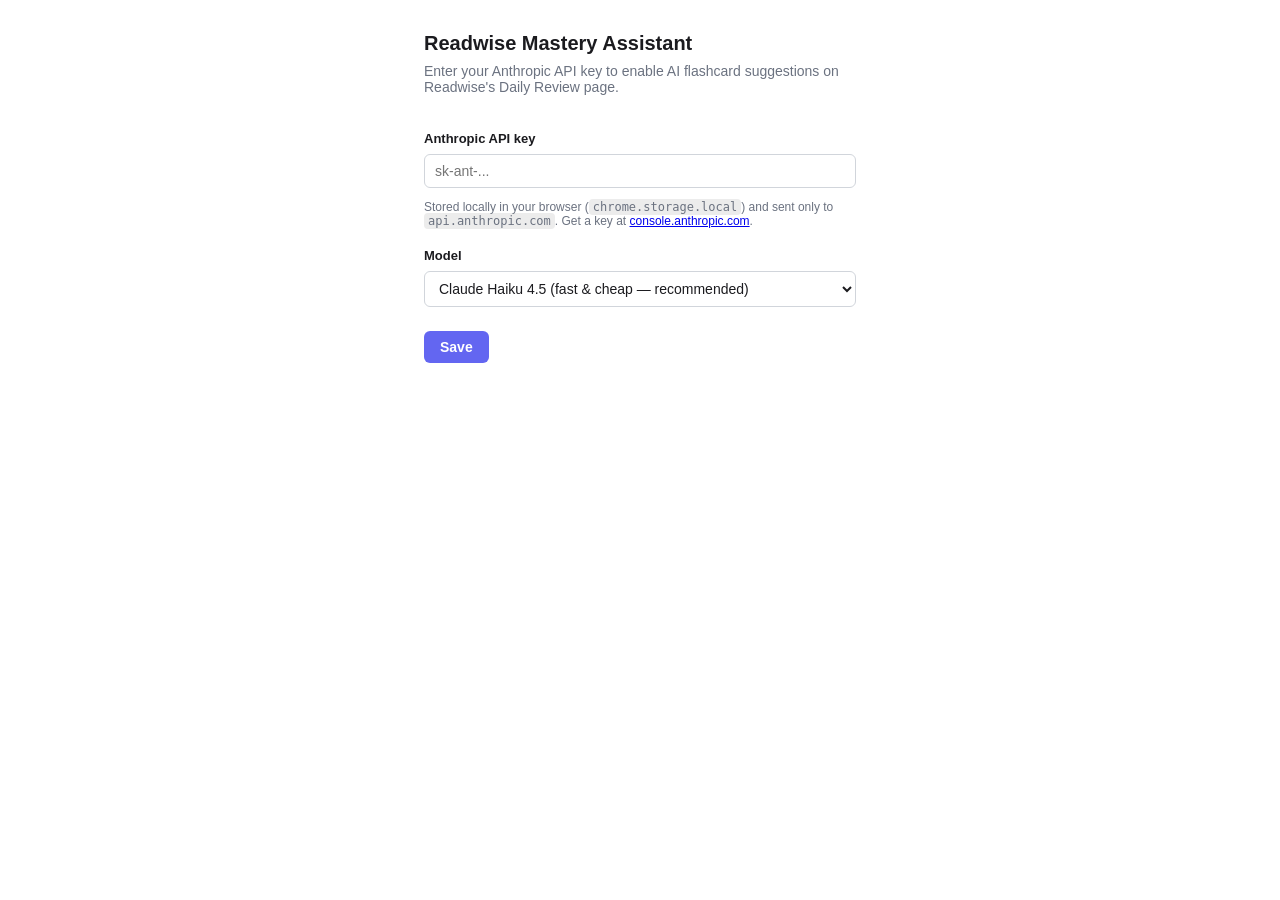
==== src/options/options.html @ ad757acb "initial commit" ====
<!DOCTYPE html>
<html lang="en">
  <head>
    <meta charset="utf-8" />
    <title>Readwise Mastery Assistant — Settings</title>
    <link rel="stylesheet" href="options.css" />
  </head>
  <body>
    <main>
      <h1>Readwise Mastery Assistant</h1>
      <p class="subtitle">
        Enter your Anthropic API key to enable AI flashcard suggestions on
        Readwise's Daily Review page.
      </p>

      <form id="settings-form">
        <label for="api-key">Anthropic API key</label>
        <input
          type="password"
          id="api-key"
          name="api-key"
          placeholder="sk-ant-..."
          autocomplete="off"
        />
        <p class="hint">
          Stored locally in your browser (<code>chrome.storage.local</code>)
          and sent only to <code>api.anthropic.com</code>. Get a key at
          <a
            href="https://console.anthropic.com/settings/keys"
            target="_blank"
            rel="noopener"
            >console.anthropic.com</a
          >.
        </p>

        <label for="model">Model</label>
        <select id="model" name="model">
          <option value="claude-haiku-4-5-20251001">
            Claude Haiku 4.5 (fast &amp; cheap — recommended)
          </option>
          <option value="claude-sonnet-4-6">
            Claude Sonnet 4.6 (higher quality)
          </option>
        </select>

        <div class="actions">
          <button type="submit">Save</button>
          <span id="status" role="status"></span>
        </div>
      </form>
    </main>
    <script src="options.js"></script>
  </body>
</html>
---- src/options/options.css ----
:root {
  color-scheme: light dark;
  --fg: #1b1b1f;
  --bg: #ffffff;
  --muted: #6b7280;
  --border: #d1d5db;
  --accent: #6366f1;
}

@media (prefers-color-scheme: dark) {
  :root {
    --fg: #f3f4f6;
    --bg: #1f2023;
    --muted: #9ca3af;
    --border: #3f3f46;
  }
}

* {
  box-sizing: border-box;
}

body {
  margin: 0;
  font-family:
    -apple-system, BlinkMacSystemFont, "Segoe UI", Roboto, Helvetica, Arial,
    sans-serif;
  color: var(--fg);
  background: var(--bg);
}

main {
  max-width: 480px;
  margin: 0 auto;
  padding: 32px 24px;
}

h1 {
  font-size: 20px;
  margin: 0 0 8px;
}

.subtitle {
  color: var(--muted);
  font-size: 14px;
  margin: 0 0 24px;
}

form {
  display: flex;
  flex-direction: column;
  gap: 8px;
}

label {
  font-size: 13px;
  font-weight: 600;
  margin-top: 12px;
}

input,
select {
  font-size: 14px;
  padding: 8px 10px;
  border: 1px solid var(--border);
  border-radius: 6px;
  background: var(--bg);
  color: var(--fg);
}

.hint {
  font-size: 12px;
  color: var(--muted);
  margin: 4px 0 0;
}

.hint code {
  background: rgba(127, 127, 127, 0.15);
  padding: 1px 4px;
  border-radius: 4px;
}

.actions {
  margin-top: 16px;
  display: flex;
  align-items: center;
  gap: 12px;
}

button {
  font-size: 14px;
  font-weight: 600;
  padding: 8px 16px;
  border: none;
  border-radius: 6px;
  background: var(--accent);
  color: #fff;
  cursor: pointer;
}

button:hover {
  opacity: 0.9;
}

#status {
  font-size: 13px;
  color: #16a34a;
}
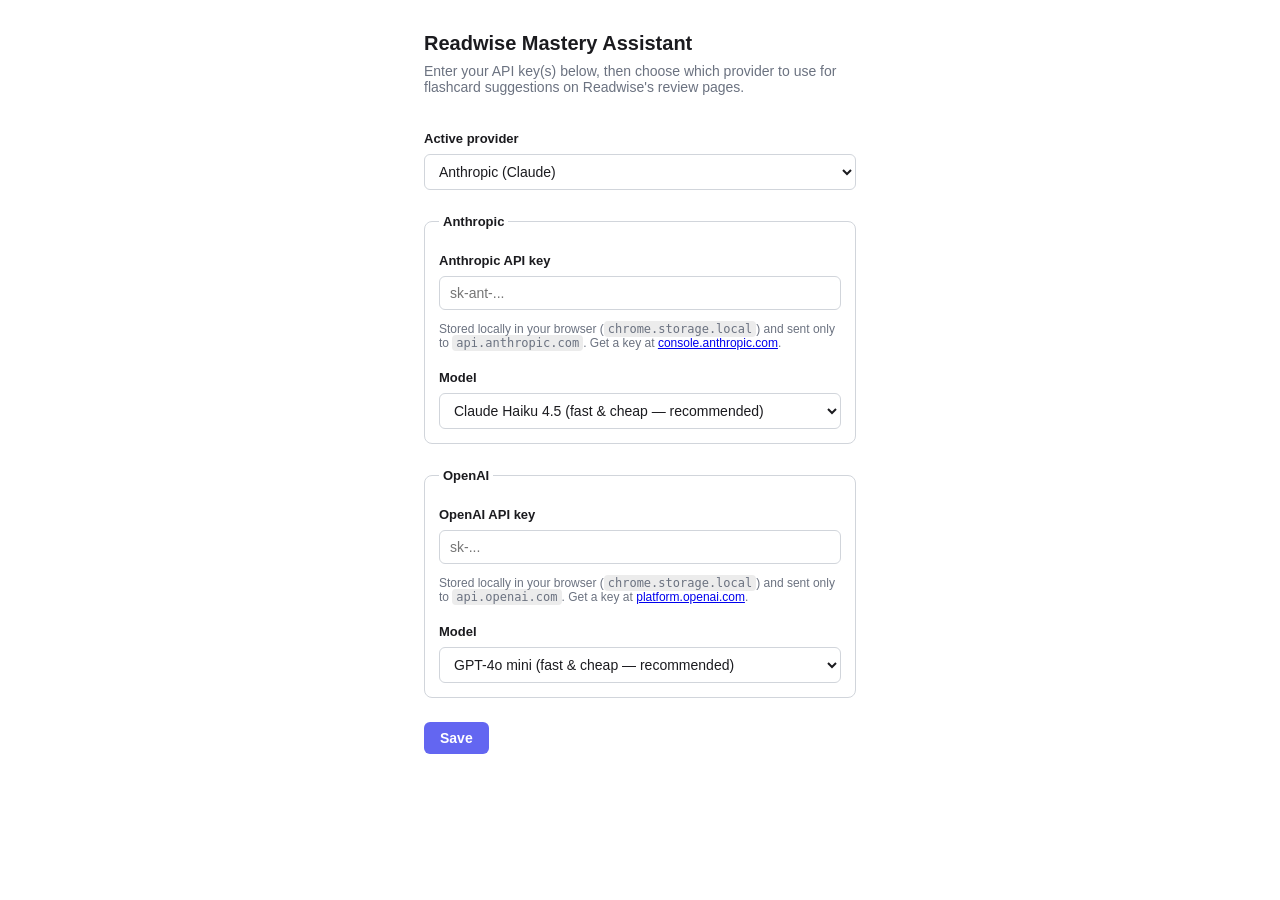
==== commit 00dfb1cd: "Add OpenAI as an alternative LLM provider Users can now enter both an Anthropic and an OpenAI API ke" ====
--- a/src/options/options.html
+++ b/src/options/options.html
@@ -9,39 +9,80 @@
     <main>
       <h1>Readwise Mastery Assistant</h1>
       <p class="subtitle">
-        Enter your Anthropic API key to enable AI flashcard suggestions on
-        Readwise's Daily Review page.
+        Enter your API key(s) below, then choose which provider to use for
+        flashcard suggestions on Readwise's review pages.
       </p>
 
       <form id="settings-form">
-        <label for="api-key">Anthropic API key</label>
-        <input
-          type="password"
-          id="api-key"
-          name="api-key"
-          placeholder="sk-ant-..."
-          autocomplete="off"
-        />
-        <p class="hint">
-          Stored locally in your browser (<code>chrome.storage.local</code>)
-          and sent only to <code>api.anthropic.com</code>. Get a key at
-          <a
-            href="https://console.anthropic.com/settings/keys"
-            target="_blank"
-            rel="noopener"
-            >console.anthropic.com</a
-          >.
-        </p>
+        <label for="provider">Active provider</label>
+        <select id="provider" name="provider">
+          <option value="anthropic">Anthropic (Claude)</option>
+          <option value="openai">OpenAI (GPT)</option>
+        </select>
 
-        <label for="model">Model</label>
-        <select id="model" name="model">
-          <option value="claude-haiku-4-5-20251001">
-            Claude Haiku 4.5 (fast &amp; cheap — recommended)
-          </option>
-          <option value="claude-sonnet-4-6">
-            Claude Sonnet 4.6 (higher quality)
-          </option>
-        </select>
+        <fieldset>
+          <legend>Anthropic</legend>
+
+          <label for="anthropic-api-key">Anthropic API key</label>
+          <input
+            type="password"
+            id="anthropic-api-key"
+            name="anthropic-api-key"
+            placeholder="sk-ant-..."
+            autocomplete="off"
+          />
+          <p class="hint">
+            Stored locally in your browser (<code>chrome.storage.local</code>)
+            and sent only to <code>api.anthropic.com</code>. Get a key at
+            <a
+              href="https://console.anthropic.com/settings/keys"
+              target="_blank"
+              rel="noopener"
+              >console.anthropic.com</a
+            >.
+          </p>
+
+          <label for="anthropic-model">Model</label>
+          <select id="anthropic-model" name="anthropic-model">
+            <option value="claude-haiku-4-5-20251001">
+              Claude Haiku 4.5 (fast &amp; cheap — recommended)
+            </option>
+            <option value="claude-sonnet-4-6">
+              Claude Sonnet 4.6 (higher quality)
+            </option>
+          </select>
+        </fieldset>
+
+        <fieldset>
+          <legend>OpenAI</legend>
+
+          <label for="openai-api-key">OpenAI API key</label>
+          <input
+            type="password"
+            id="openai-api-key"
+            name="openai-api-key"
+            placeholder="sk-..."
+            autocomplete="off"
+          />
+          <p class="hint">
+            Stored locally in your browser (<code>chrome.storage.local</code>)
+            and sent only to <code>api.openai.com</code>. Get a key at
+            <a
+              href="https://platform.openai.com/api-keys"
+              target="_blank"
+              rel="noopener"
+              >platform.openai.com</a
+            >.
+          </p>
+
+          <label for="openai-model">Model</label>
+          <select id="openai-model" name="openai-model">
+            <option value="gpt-4o-mini">
+              GPT-4o mini (fast &amp; cheap — recommended)
+            </option>
+            <option value="gpt-4o">GPT-4o (higher quality)</option>
+          </select>
+        </fieldset>
 
         <div class="actions">
           <button type="submit">Save</button>
--- a/src/options/options.css
+++ b/src/options/options.css
@@ -58,6 +58,22 @@
   margin-top: 12px;
 }
 
+fieldset {
+  display: flex;
+  flex-direction: column;
+  gap: 8px;
+  margin: 16px 0 0;
+  padding: 12px 14px 14px;
+  border: 1px solid var(--border);
+  border-radius: 8px;
+}
+
+legend {
+  font-size: 13px;
+  font-weight: 700;
+  padding: 0 4px;
+}
+
 input,
 select {
   font-size: 14px;
